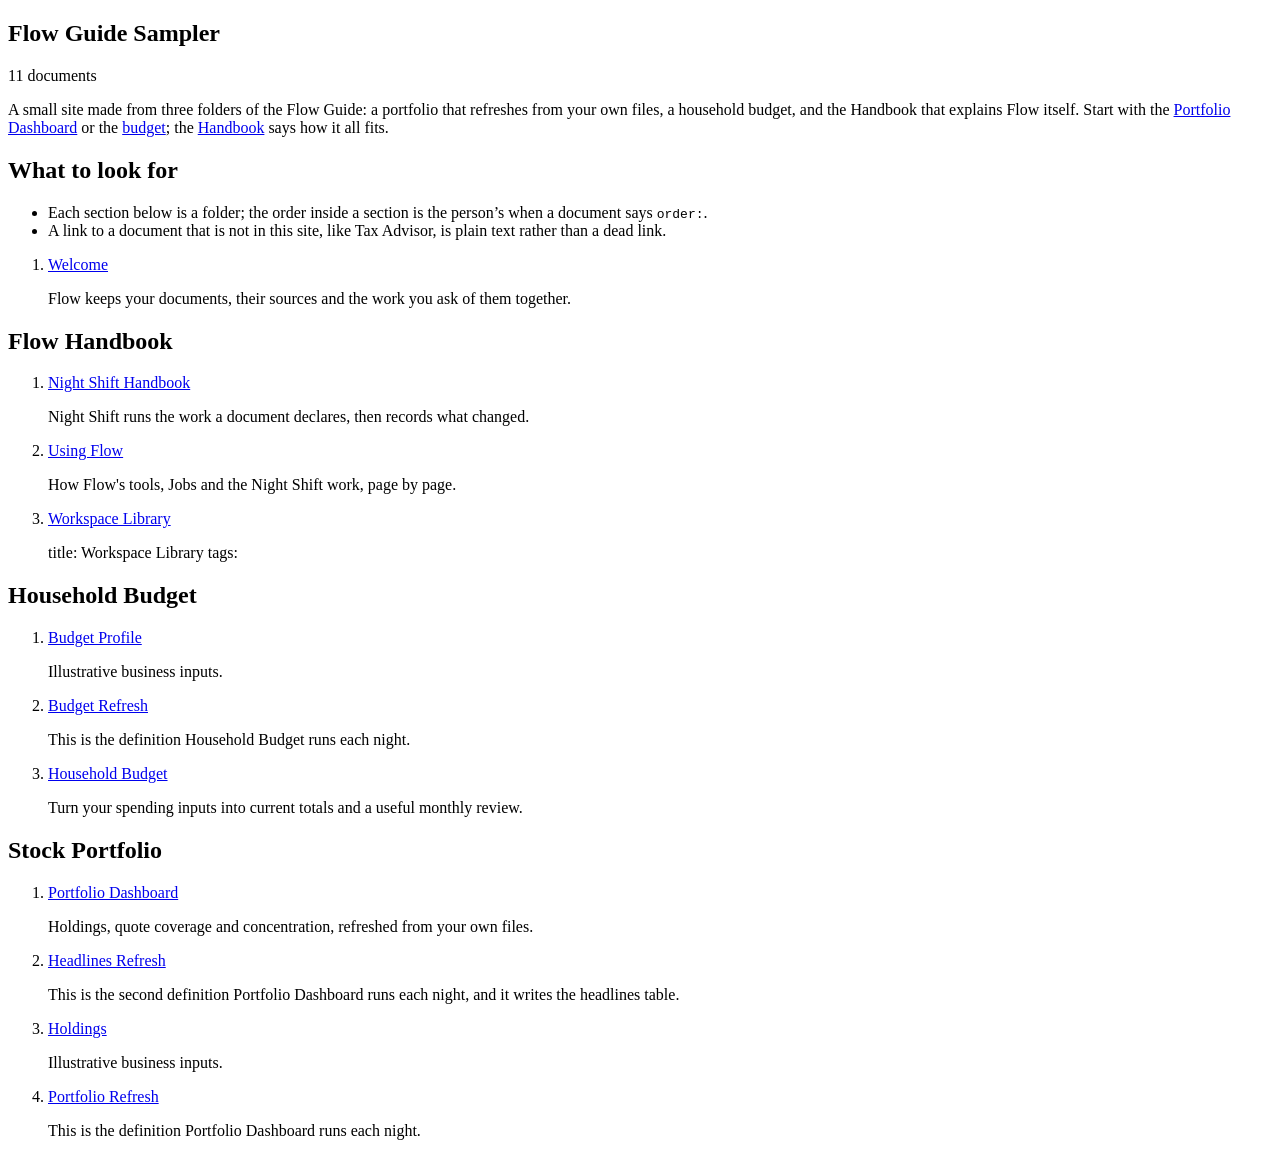
==== index.html @ 50b38cc2 "Publish Flow Guide Sampler from Flow" ====
<!DOCTYPE html>
<html lang="en">
<head>
<meta charset="utf-8">
<meta name="viewport" content="width=device-width, initial-scale=1">
<meta name="generator" content="Flow 1.7-dev (1)">
<title>Flow Guide Sampler</title>
<link rel="stylesheet" href="style.css">
</head>
<body>
<article class="document listing" data-title="Flow Guide Sampler">
<header class="document-header"><h1 class="title">Flow Guide Sampler</h1>
<p class="meta">11 documents</p></header>
<p>A small site made from three folders of the Flow Guide: a portfolio that refreshes from your own files, a household budget, and the Handbook that explains Flow itself. Start with the <a href="stock-portfolio-portfolio-dashboard.html">Portfolio Dashboard</a> or the <a href="household-budget-household-budget.html">budget</a>; the <a href="flow-handbook-using-flow.html">Handbook</a> says how it all fits.</p>
<h2 id="what-to-look-for">What to look for</h2>
<ul>
<li>Each section below is a folder; the order inside a section is the person’s when a document says <code>order:</code>.</li>
<li>A link to a document that is not in this site, like Tax Advisor, is plain text rather than a dead link.</li>
</ul>
<section class="listing">
<ol class="listing">
<li><a href="welcome.html">Welcome</a><p class="description">Flow keeps your documents, their sources and the work you ask of them together.</p></li>
</ol>
</section>
<section class="listing">
<h2>Flow Handbook</h2>
<ol class="listing">
<li><a href="flow-handbook-night-shift-handbook.html">Night Shift Handbook</a><p class="description">Night Shift runs the work a document declares, then records what changed.</p></li>
<li><a href="flow-handbook-using-flow.html">Using Flow</a><p class="description">How Flow's tools, Jobs and the Night Shift work, page by page.</p></li>
<li><a href="flow-handbook-workspace-library.html">Workspace Library</a><p class="description">title: Workspace Library tags:</p></li>
</ol>
</section>
<section class="listing">
<h2>Household Budget</h2>
<ol class="listing">
<li><a href="household-budget-budget-profile.html">Budget Profile</a><p class="description">Illustrative business inputs.</p></li>
<li><a href="household-budget-budget-refresh.html">Budget Refresh</a><p class="description">This is the definition Household Budget runs each night.</p></li>
<li><a href="household-budget-household-budget.html">Household Budget</a><p class="description">Turn your spending inputs into current totals and a useful monthly review.</p></li>
</ol>
</section>
<section class="listing">
<h2>Stock Portfolio</h2>
<ol class="listing">
<li><a href="stock-portfolio-portfolio-dashboard.html">Portfolio Dashboard</a><p class="description">Holdings, quote coverage and concentration, refreshed from your own files.</p></li>
<li><a href="stock-portfolio-headlines-refresh.html">Headlines Refresh</a><p class="description">This is the second definition Portfolio Dashboard runs each night, and it writes the headlines table.</p></li>
<li><a href="stock-portfolio-holdings.html">Holdings</a><p class="description">Illustrative business inputs.</p></li>
<li><a href="stock-portfolio-portfolio-refresh.html">Portfolio Refresh</a><p class="description">This is the definition Portfolio Dashboard runs each night.</p></li>
</ol>
</section>
</article>
</body>
</html>
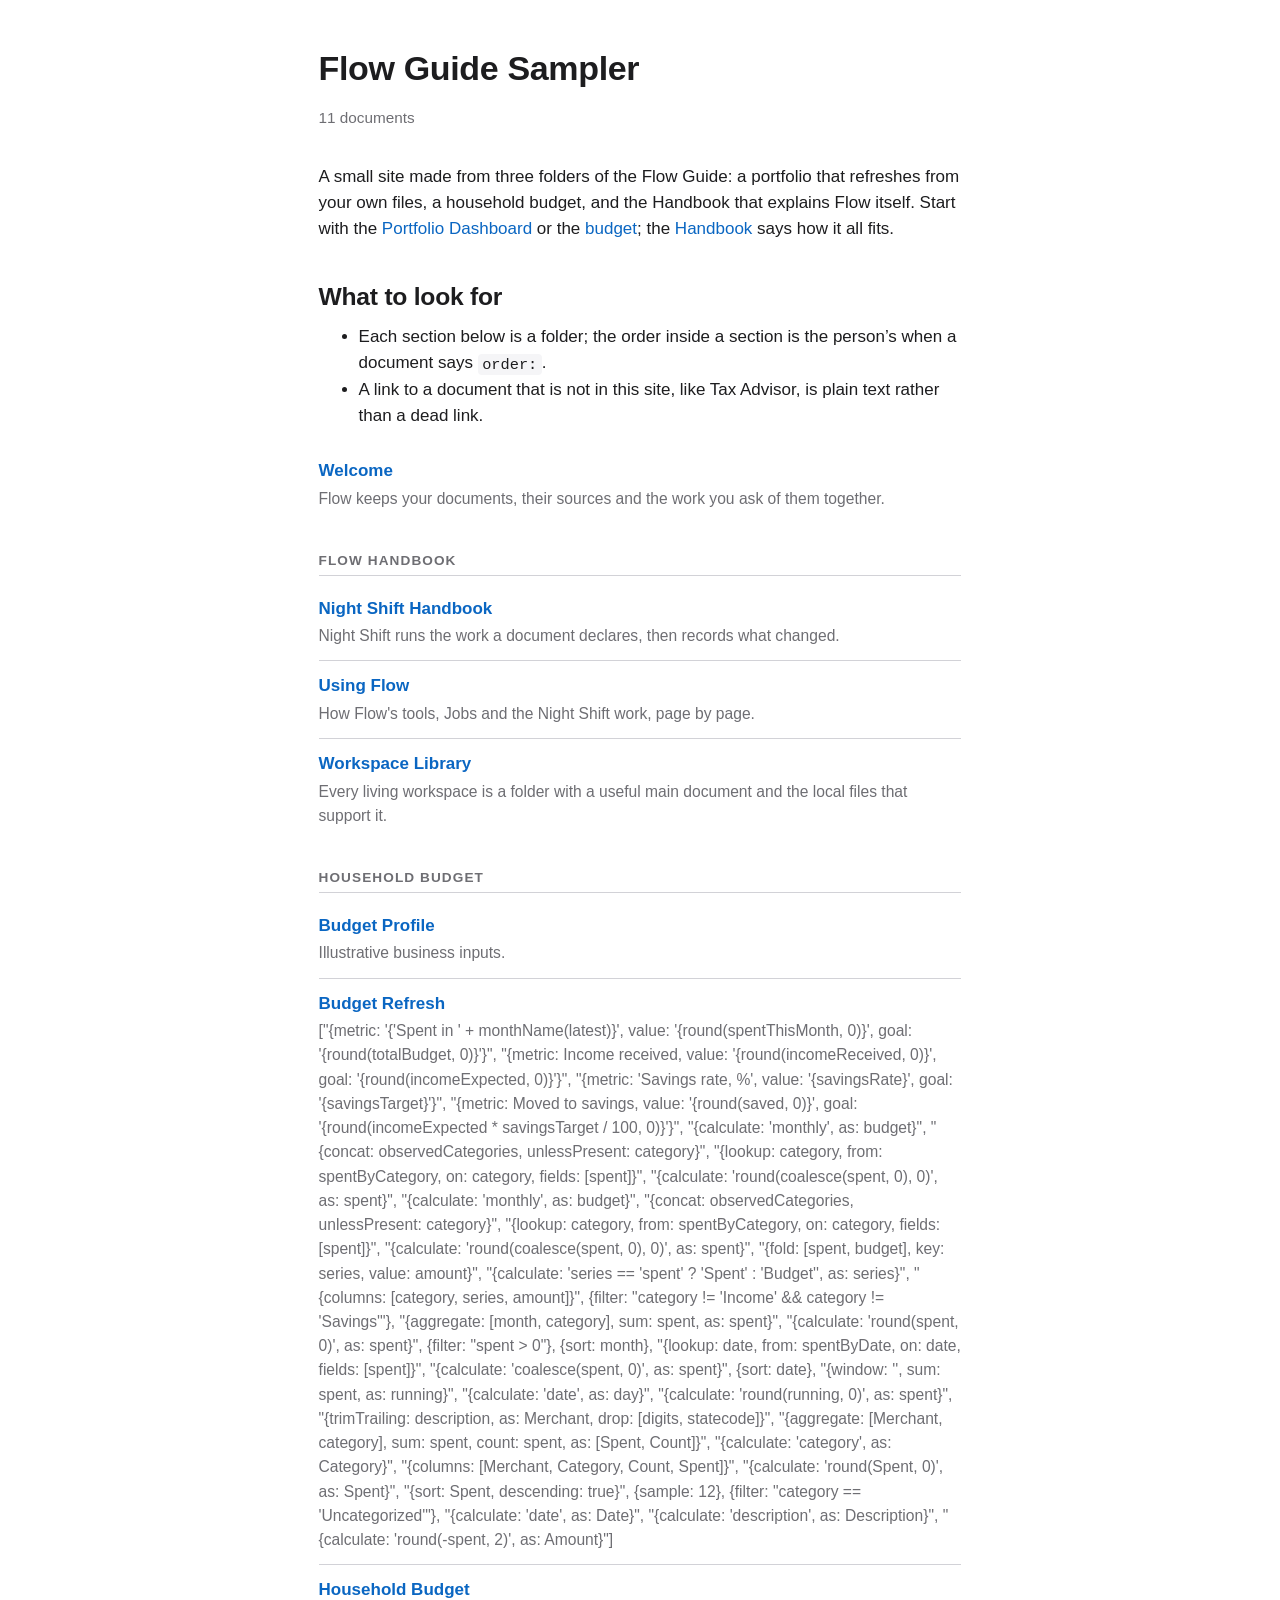
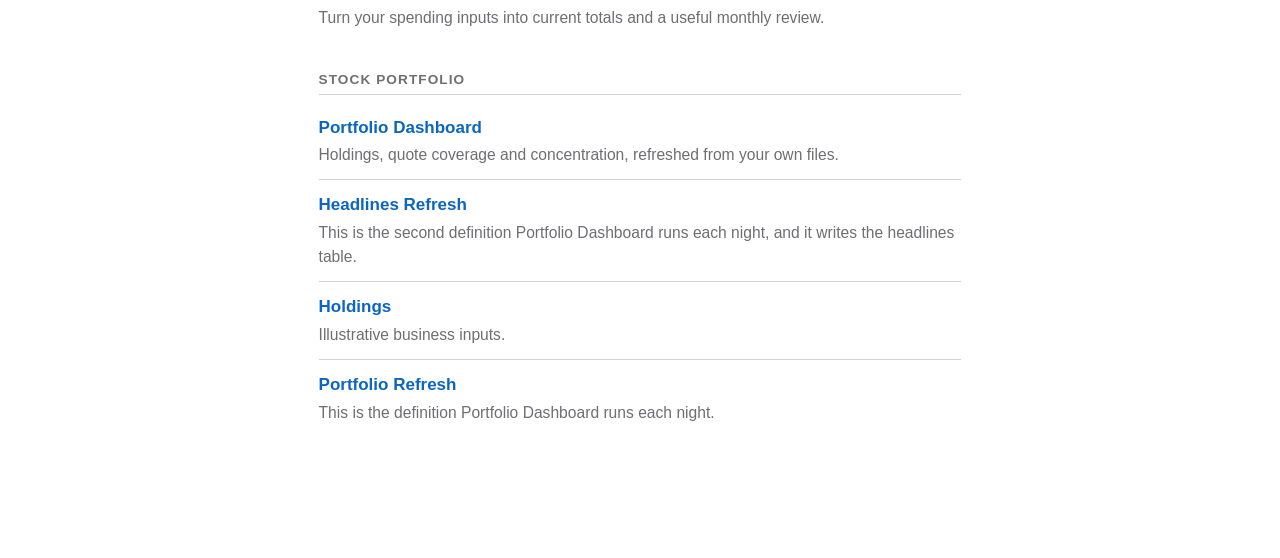
==== commit d9405709: "Publish Flow Guide Sampler from Flow" ====
--- a/index.html
+++ b/index.html
@@ -27,14 +27,14 @@
 <ol class="listing">
 <li><a href="flow-handbook-night-shift-handbook.html">Night Shift Handbook</a><p class="description">Night Shift runs the work a document declares, then records what changed.</p></li>
 <li><a href="flow-handbook-using-flow.html">Using Flow</a><p class="description">How Flow's tools, Jobs and the Night Shift work, page by page.</p></li>
-<li><a href="flow-handbook-workspace-library.html">Workspace Library</a><p class="description">title: Workspace Library tags:</p></li>
+<li><a href="flow-handbook-workspace-library.html">Workspace Library</a><p class="description">Every living workspace is a folder with a useful main document and the local files that support it.</p></li>
 </ol>
 </section>
 <section class="listing">
 <h2>Household Budget</h2>
 <ol class="listing">
 <li><a href="household-budget-budget-profile.html">Budget Profile</a><p class="description">Illustrative business inputs.</p></li>
-<li><a href="household-budget-budget-refresh.html">Budget Refresh</a><p class="description">This is the definition Household Budget runs each night.</p></li>
+<li><a href="household-budget-budget-refresh.html">Budget Refresh</a><p class="description">[&quot;{metric: '{'Spent in ' + monthName(latest)}', value: '{round(spentThisMonth, 0)}', goal: '{round(totalBudget, 0)}'}&quot;, &quot;{metric: Income received, value: '{round(incomeReceived, 0)}', goal: '{round(incomeExpected, 0)}'}&quot;, &quot;{metric: 'Savings rate, %', value: '{savingsRate}', goal: '{savingsTarget}'}&quot;, &quot;{metric: Moved to savings, value: '{round(saved, 0)}', goal: '{round(incomeExpected * savingsTarget / 100, 0)}'}&quot;, &quot;{calculate: 'monthly', as: budget}&quot;, &quot;{concat: observedCategories, unlessPresent: category}&quot;, &quot;{lookup: category, from: spentByCategory, on: category, fields: [spent]}&quot;, &quot;{calculate: 'round(coalesce(spent, 0), 0)', as: spent}&quot;, &quot;{calculate: 'monthly', as: budget}&quot;, &quot;{concat: observedCategories, unlessPresent: category}&quot;, &quot;{lookup: category, from: spentByCategory, on: category, fields: [spent]}&quot;, &quot;{calculate: 'round(coalesce(spent, 0), 0)', as: spent}&quot;, &quot;{fold: [spent, budget], key: series, value: amount}&quot;, &quot;{calculate: 'series == 'spent' ? 'Spent' : 'Budget'', as: series}&quot;, &quot;{columns: [category, series, amount]}&quot;, {filter: &quot;category != 'Income' &amp;&amp; category != 'Savings'&quot;}, &quot;{aggregate: [month, category], sum: spent, as: spent}&quot;, &quot;{calculate: 'round(spent, 0)', as: spent}&quot;, {filter: &quot;spent &gt; 0&quot;}, {sort: month}, &quot;{lookup: date, from: spentByDate, on: date, fields: [spent]}&quot;, &quot;{calculate: 'coalesce(spent, 0)', as: spent}&quot;, {sort: date}, &quot;{window: '', sum: spent, as: running}&quot;, &quot;{calculate: 'date', as: day}&quot;, &quot;{calculate: 'round(running, 0)', as: spent}&quot;, &quot;{trimTrailing: description, as: Merchant, drop: [digits, statecode]}&quot;, &quot;{aggregate: [Merchant, category], sum: spent, count: spent, as: [Spent, Count]}&quot;, &quot;{calculate: 'category', as: Category}&quot;, &quot;{columns: [Merchant, Category, Count, Spent]}&quot;, &quot;{calculate: 'round(Spent, 0)', as: Spent}&quot;, &quot;{sort: Spent, descending: true}&quot;, {sample: 12}, {filter: &quot;category == 'Uncategorized'&quot;}, &quot;{calculate: 'date', as: Date}&quot;, &quot;{calculate: 'description', as: Description}&quot;, &quot;{calculate: 'round(-spent, 2)', as: Amount}&quot;]</p></li>
 <li><a href="household-budget-household-budget.html">Household Budget</a><p class="description">Turn your spending inputs into current totals and a useful monthly review.</p></li>
 </ol>
 </section>
--- a/style.css
+++ b/style.css
@@ -0,0 +1,99 @@
+@page {
+  size: letter;
+  margin: 22mm 20mm 22mm 20mm;
+  @top-left { content: string(doc-title); font: 8.5pt/1 -apple-system, "Helvetica Neue", Helvetica, Arial, sans-serif; color: #666; }
+  @top-right { content: string(section); font: 8.5pt/1 -apple-system, "Helvetica Neue", Helvetica, Arial, sans-serif; color: #666; }
+  @bottom-center { content: counter(page); font: 8.5pt/1 -apple-system, "Helvetica Neue", Helvetica, Arial, sans-serif; color: #666; }
+}
+@page :first {
+  @top-left { content: none; }
+  @top-right { content: none; }
+}
+:root {
+  --ink: #1d1d1f;
+  --muted: #6e6e73;
+  --rule: #d2d2d7;
+  --paper: #ffffff;
+  --accent: #0a66c2;
+  --code: #f5f5f7;
+  --measure: 68ch;
+}
+@media (prefers-color-scheme: dark) {
+  :root { --ink: #f5f5f7; --muted: #a1a1a6; --rule: #3a3a3c; --paper: #1c1c1e; --code: #2c2c2e; --accent: #64a9ff; }
+}
+html { background: var(--paper); }
+body {
+  margin: 0 auto;
+  padding: 48px 16px 96px;
+  max-width: var(--measure);
+  color: var(--ink);
+  background: var(--paper);
+  font: 17px/1.55 -apple-system, "Helvetica Neue", Helvetica, Arial, sans-serif;
+  -webkit-font-smoothing: antialiased;
+  text-rendering: optimizeLegibility;
+}
+article.document > h1:first-of-type, .document-header .title { string-set: doc-title content(text); }
+h2 { string-set: section content(text); }
+h1, h2, h3, h4, h5, h6 { line-height: 1.2; letter-spacing: -0.01em; margin: 1.6em 0 0.5em; break-after: avoid; page-break-after: avoid; }
+h1 { font-size: 2em; margin-top: 0; }
+h2 { font-size: 1.45em; }
+h3 { font-size: 1.15em; }
+h4, h5, h6 { font-size: 1em; }
+p, ul, ol, blockquote, pre, table, figure { margin: 0 0 1em; }
+.document-header { margin-bottom: 2em; }
+.document-header .subtitle { font-size: 1.15em; color: var(--muted); margin: 0.25em 0 0; }
+.document-header .meta { color: var(--muted); font-size: 0.9em; margin: 0.5em 0 0; }
+a { color: var(--accent); text-decoration: none; }
+a:hover { text-decoration: underline; }
+blockquote { margin-left: 0; padding-left: 1em; border-left: 3px solid var(--rule); color: var(--muted); }
+code { font: 0.9em/1.5 ui-monospace, "SF Mono", Menlo, monospace; background: var(--code); padding: 0.1em 0.3em; border-radius: 4px; }
+pre { background: var(--code); padding: 12px 14px; border-radius: 8px; overflow-x: auto; break-inside: avoid; page-break-inside: avoid; }
+pre code { background: none; padding: 0; }
+hr { border: 0; border-top: 1px solid var(--rule); margin: 2em 0; }
+table { width: 100%; border-collapse: collapse; font-size: 0.92em; font-variant-numeric: tabular-nums; }
+thead th { text-align: left; border-top: 1.5px solid var(--ink); border-bottom: 1px solid var(--ink); padding: 0.45em 0.6em; font-weight: 600; }
+tbody td { padding: 0.4em 0.6em; border-bottom: 1px solid var(--rule); vertical-align: top; }
+tbody tr:last-child td { border-bottom: 1.5px solid var(--ink); }
+tr { break-inside: avoid; page-break-inside: avoid; }
+th[style*="right"], td[style*="right"] { font-variant-numeric: tabular-nums; }
+figure { margin: 1.5em 0; break-inside: avoid; page-break-inside: avoid; }
+figure img, figure svg { max-width: 100%; height: auto; display: block; }
+figcaption { color: var(--muted); font-size: 0.88em; margin-top: 0.5em; }
+figure.picture-omitted figcaption::before { content: "Picture not included: "; }
+figure.chart-unavailable p { color: var(--muted); font-style: italic; border: 1px dashed var(--rule); padding: 1em; border-radius: 8px; }
+.picture-omitted { color: var(--muted); font-style: italic; }
+input[type=checkbox] { vertical-align: middle; }
+aside.footnote { font-size: 0.88em; color: var(--muted); margin: 0.5em 0; padding-left: 1.5em; text-indent: -1.5em; }
+aside.footnote sup { margin-right: 0.35em; }
+aside.footnote p { display: inline; }
+.footnote-back { margin-left: 0.35em; }
+ul.folder-inventory { font-size: 0.92em; }
+section.listing { margin: 0 0 1.5em; }
+section.listing h2 { font-size: 0.8em; font-weight: 600; text-transform: uppercase; letter-spacing: 0.08em; color: var(--muted); margin: 2.2em 0 0.6em; padding-bottom: 0.4em; border-bottom: 1px solid var(--rule); }
+ol.listing { list-style: none; padding: 0; margin: 0; }
+ol.listing li { margin: 0; padding: 0.7em 0; border-bottom: 1px solid var(--rule); }
+ol.listing li:last-child { border-bottom: 0; }
+ol.listing li > a, ol.listing .entry-title { font-weight: 600; }
+ol.listing .description { color: var(--muted); font-size: 0.92em; margin: 0.15em 0 0; }
+ol.listing .date { display: block; color: var(--muted); font-size: 0.8em; font-variant-numeric: tabular-nums; margin-top: 0.2em; }
+ol.listing .words { color: var(--muted); font-size: 0.85em; margin-left: 0.5em; }
+.site-header { display: flex; align-items: baseline; gap: 0.5em; font-size: 0.85em; color: var(--muted); margin: -1.5em 0 2.5em; }
+.site-header .site-home { color: var(--muted); font-weight: 600; }
+.site-header .site-separator { color: var(--rule); }
+.site-footer { margin-top: 4em; padding-top: 1.2em; border-top: 1px solid var(--rule); font-size: 0.92em; }
+.site-footer .site-neighbours { display: flex; justify-content: space-between; gap: 1.5em; margin-bottom: 1em; }
+.site-footer .site-neighbours a[rel="next"] { text-align: right; margin-left: auto; }
+.site-footer .site-neighbours .arrow { color: var(--muted); }
+.site-footer > .site-home { color: var(--muted); }
+article.not-found { text-align: center; padding-top: 3em; }
+@media print {
+  body { font-size: 11pt; line-height: 1.35; padding: 0; max-width: none; color: #000; background: #fff; }
+  :root { --ink: #000; --muted: #444; --rule: #bbb; --paper: #fff; --code: #f2f2f2; --accent: #000; }
+  a { color: inherit; }
+  a[href^="http"]::after { content: " (" attr(href) ")"; font-size: 0.8em; color: #444; word-break: break-all; }
+  .footnote-back { display: none; }
+  .site-header, .site-footer { display: none; }
+  h1, h2, h3, h4, h5, h6 { break-after: avoid; page-break-after: avoid; }
+  tr, figure, pre, img { break-inside: avoid; page-break-inside: avoid; }
+  p { orphans: 3; widows: 3; }
+}
